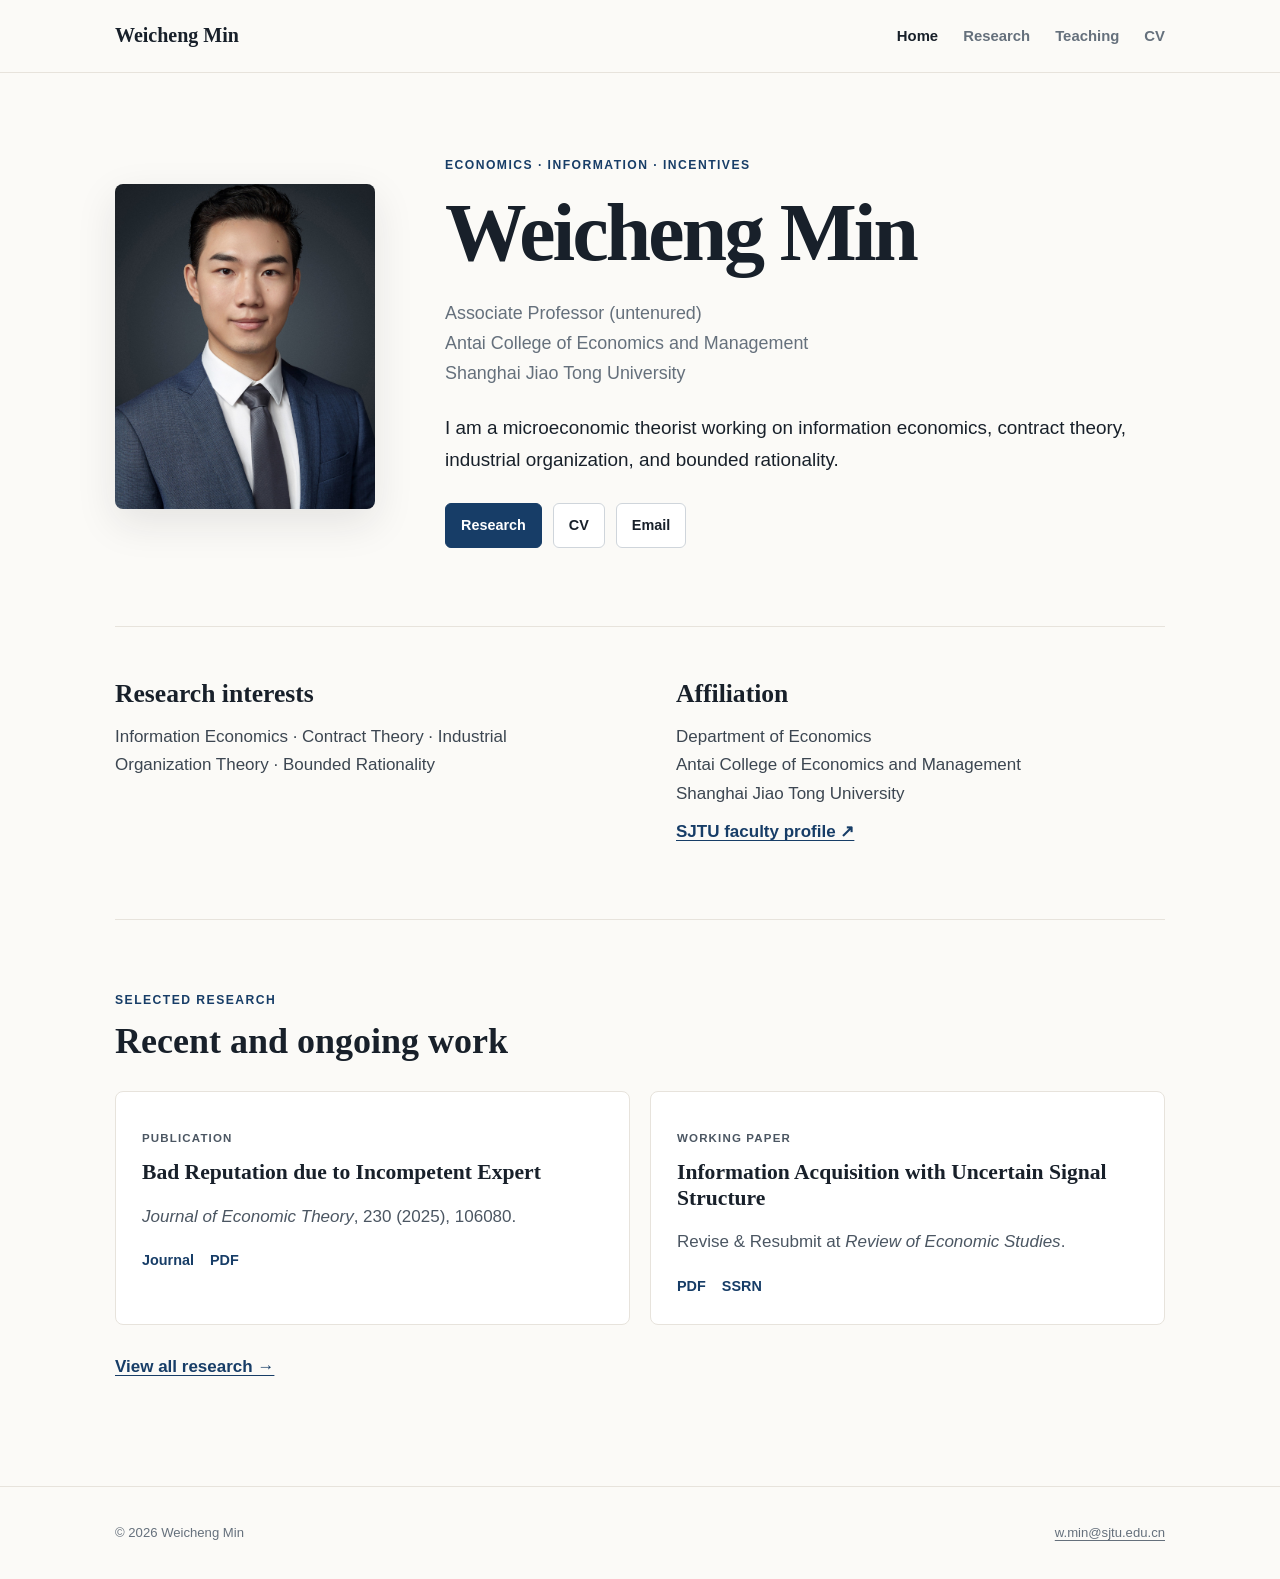
==== index.html @ a460697e "Add files via upload" ====
<!doctype html>
<html lang="en">
<head>
  <meta charset="utf-8">
  <meta name="viewport" content="width=device-width, initial-scale=1">
  <meta name="description" content="Weicheng Min — Associate Professor of Economics at Shanghai Jiao Tong University. Research in information economics, contract theory, industrial organization, and bounded rationality.">
  <title>Weicheng Min | Economics</title>
  <link rel="stylesheet" href="assets/style.css">
  <link rel="icon" href="assets/favicon.svg" type="image/svg+xml">
</head>
<body>
  <header class="site-header">
    <div class="container nav-wrap">
      <a class="brand" href="index.html">Weicheng Min</a>
      <nav aria-label="Main navigation">
        <a class="active" href="index.html">Home</a>
        <a href="research.html">Research</a>
        <a href="teaching.html">Teaching</a>
        <a href="https://drive.google.com/file/d/1ZB-CSXmlgtCVvALa-h5NeRtTX4dW_uED/view?usp=drive_link" target="_blank" rel="noopener">CV</a>
      </nav>
    </div>
  </header>

  <main>
    <section class="hero container">
      <div class="portrait-wrap">
        <img class="portrait" src="assets/headshot.jpg" alt="Weicheng Min">
      </div>

      <div class="hero-copy">
        <p class="eyebrow">Economics · Information · Incentives</p>
        <h1>Weicheng Min</h1>
        <p class="position">Associate Professor (untenured)<br>
          <a href="https://www.acem.sjtu.edu.cn/en/" target="_blank" rel="noopener">Antai College of Economics and Management</a><br>
          <a href="https://en.sjtu.edu.cn/" target="_blank" rel="noopener">Shanghai Jiao Tong University</a>
        </p>

        <p class="intro">I am a microeconomic theorist working on information economics, contract theory, industrial organization, and bounded rationality.</p>

        <div class="link-row" aria-label="Profile links">
          <a class="button primary" href="research.html">Research</a>
          <a class="button" href="https://drive.google.com/file/d/1ZB-CSXmlgtCVvALa-h5NeRtTX4dW_uED/view?usp=drive_link" target="_blank" rel="noopener">CV</a>
          <a class="button" href="mailto:w.min@sjtu.edu.cn">Email</a>
        </div>
      </div>
    </section>

    <section class="container section-grid">
      <div>
        <h2>Research interests</h2>
        <p>Information Economics · Contract Theory · Industrial Organization Theory · Bounded Rationality</p>
      </div>
      <div>
        <h2>Affiliation</h2>
        <p>Department of Economics<br>Antai College of Economics and Management<br>Shanghai Jiao Tong University</p>
        <p><a class="text-link" href="https://www.acem.sjtu.edu.cn/en/faculty/minweicheng.html" target="_blank" rel="noopener">SJTU faculty profile ↗</a></p>
      </div>
    </section>

    <section class="container highlight">
      <p class="section-kicker">Selected research</p>
      <h2>Recent and ongoing work</h2>
      <div class="paper-preview-grid">
        <article class="paper-card">
          <p class="paper-type">Publication</p>
          <h3>Bad Reputation due to Incompetent Expert</h3>
          <p><em>Journal of Economic Theory</em>, 230 (2025), 106080.</p>
          <div class="paper-links">
            <a href="https://doi.org/10.1016/j.jet.2025.106080" target="_blank" rel="noopener">Journal</a>
            <a href="https://drive.google.com/file/d/153EsucFvzqsFFEmzpW8xhtP8QdRhbX3r/view?usp=drive_link" target="_blank" rel="noopener">PDF</a>
          </div>
        </article>

        <article class="paper-card">
          <p class="paper-type">Working paper</p>
          <h3>Information Acquisition with Uncertain Signal Structure</h3>
          <p>Revise &amp; Resubmit at <em>Review of Economic Studies</em>.</p>
          <div class="paper-links">
            <a href="https://drive.google.com/file/d/1tUmDlHejrzST-LgcIZLnebUDDifXFXP2/view?usp=drive_link" target="_blank" rel="noopener">PDF</a>
            <a href="https://ssrn.com/abstract=5118651" target="_blank" rel="noopener">SSRN</a>
          </div>
        </article>
      </div>
      <p class="more-link"><a href="research.html">View all research →</a></p>
    </section>
  </main>

  <footer>
    <div class="container footer-inner">
      <span>© <span id="year"></span> Weicheng Min</span>
      <span><a href="mailto:w.min@sjtu.edu.cn">w.min@sjtu.edu.cn</a></span>
    </div>
  </footer>
  <script>document.getElementById('year').textContent = new Date().getFullYear();</script>
</body>
</html>
---- assets/style.css ----
:root {
  --ink: #18202a;
  --muted: #65707c;
  --paper: #fbfaf7;
  --surface: #ffffff;
  --line: #e7e3dc;
  --accent: #173d67;
  --accent-soft: #eaf0f6;
  --max: 1050px;
}

* { box-sizing: border-box; }
html { scroll-behavior: smooth; }
body {
  margin: 0;
  color: var(--ink);
  background: var(--paper);
  font-family: Inter, ui-sans-serif, -apple-system, BlinkMacSystemFont, "Segoe UI", sans-serif;
  font-size: 17px;
  line-height: 1.68;
  -webkit-font-smoothing: antialiased;
}

a { color: var(--accent); text-decoration-thickness: 1px; text-underline-offset: 3px; }
a:hover { opacity: .76; }
.container { width: min(var(--max), calc(100% - 40px)); margin: 0 auto; }

.site-header {
  position: sticky;
  top: 0;
  z-index: 10;
  background: color-mix(in srgb, var(--paper) 92%, transparent);
  backdrop-filter: blur(10px);
  border-bottom: 1px solid var(--line);
}
.nav-wrap { min-height: 72px; display: flex; align-items: center; justify-content: space-between; gap: 28px; }
.brand { color: var(--ink); font-family: Georgia, "Times New Roman", serif; font-size: 1.25rem; font-weight: 700; text-decoration: none; }
nav { display: flex; gap: 25px; align-items: center; }
nav a { color: var(--muted); font-size: .93rem; font-weight: 600; text-decoration: none; }
nav a.active, nav a:hover { color: var(--ink); }

.hero {
  display: grid;
  grid-template-columns: 260px 1fr;
  gap: 70px;
  align-items: center;
  padding-top: 82px;
  padding-bottom: 78px;
}
.portrait-wrap { text-align: center; }
.portrait { width: 100%; aspect-ratio: 4 / 5; object-fit: cover; border-radius: 8px; box-shadow: 0 14px 40px rgba(28, 34, 41, .10); }
.portrait-note { margin: 8px 0 0; color: var(--muted); font-size: .72rem; }
.eyebrow, .section-kicker { margin: 0 0 10px; color: var(--accent); font-size: .76rem; font-weight: 800; letter-spacing: .12em; text-transform: uppercase; }
h1, h2, h3 { font-family: Georgia, "Times New Roman", serif; color: var(--ink); line-height: 1.18; }
.hero h1 { margin: 0 0 16px; font-size: clamp(3rem, 7vw, 5.1rem); letter-spacing: -.035em; }
.position { margin: 0 0 24px; color: var(--muted); font-size: 1.12rem; }
.position a { color: inherit; text-decoration: none; }
.intro { max-width: 690px; margin: 0 0 28px; font-size: 1.18rem; }
.link-row { display: flex; flex-wrap: wrap; gap: 11px; }
.button { display: inline-block; padding: 9px 15px; border: 1px solid #cfd5db; border-radius: 6px; color: var(--ink); background: var(--surface); font-size: .9rem; font-weight: 700; text-decoration: none; }
.button.primary { color: white; border-color: var(--accent); background: var(--accent); }

.section-grid { display: grid; grid-template-columns: 1fr 1fr; gap: 72px; padding: 52px 0 62px; border-top: 1px solid var(--line); }
.section-grid h2, .highlight h2, .research-section > h2, .course-card h2 { margin: 0 0 14px; font-size: 1.6rem; }
.section-grid p { margin: 0 0 10px; color: #3c4651; }
.text-link { font-weight: 650; }

.highlight { padding: 70px 0 88px; border-top: 1px solid var(--line); }
.highlight > h2 { margin-bottom: 28px; font-size: 2.25rem; }
.paper-preview-grid { display: grid; grid-template-columns: 1fr 1fr; gap: 20px; }
.paper-card, .course-card { background: var(--surface); border: 1px solid var(--line); border-radius: 8px; padding: 26px; }
.paper-card h3 { margin: 4px 0 12px; font-size: 1.35rem; }
.paper-card p { color: #4b5662; }
.paper-type, .course-level { color: var(--accent); font-size: .72rem; font-weight: 800; letter-spacing: .1em; text-transform: uppercase; }
.paper-links { display: flex; flex-wrap: wrap; gap: 16px; margin-top: 13px; }
.paper-links a { font-size: .9rem; font-weight: 750; text-decoration: none; }
.more-link { margin-top: 28px; font-weight: 750; }

.page { padding-top: 74px; padding-bottom: 90px; }
.page-heading { max-width: 760px; margin-bottom: 64px; }
.page-heading h1 { margin: 0 0 18px; font-size: clamp(2.5rem, 6vw, 4.2rem); letter-spacing: -.03em; }
.page-heading p:not(.eyebrow) { color: var(--muted); font-size: 1.13rem; }
.research-section { display: grid; grid-template-columns: 190px 1fr; column-gap: 55px; padding: 45px 0; border-top: 1px solid var(--line); }
.research-section > h2 { grid-column: 1; margin-top: 6px; }
.paper { grid-column: 2; padding: 0 0 32px; margin: 0 0 32px; border-bottom: 1px solid var(--line); }
.paper:last-child { margin-bottom: 0; padding-bottom: 0; border-bottom: none; }
.paper h3 { margin: 4px 0 8px; font-size: 1.45rem; }
.paper p { margin: 0 0 8px; color: #434e59; }
.paper-meta { color: var(--muted); font-size: .82rem; font-weight: 700; letter-spacing: .02em; }

.teaching-grid { display: grid; grid-template-columns: repeat(3, 1fr); gap: 18px; }
.course-card { min-height: 170px; }
.course-card h2 { margin-top: 14px; }
.small-note { margin-top: 28px; color: var(--muted); font-size: .9rem; }

footer { border-top: 1px solid var(--line); color: var(--muted); font-size: .82rem; }
.footer-inner { min-height: 92px; display: flex; align-items: center; justify-content: space-between; gap: 20px; }
.footer-inner a { color: inherit; }

@media (max-width: 760px) {
  .container { width: min(var(--max), calc(100% - 28px)); }
  .nav-wrap { min-height: 64px; align-items: flex-start; padding-top: 18px; padding-bottom: 15px; flex-direction: column; gap: 10px; }
  nav { gap: 17px; flex-wrap: wrap; }
  .hero { grid-template-columns: 1fr; gap: 34px; padding-top: 52px; }
  .portrait-wrap { width: min(220px, 70vw); text-align: left; }
  .hero h1 { font-size: 3.3rem; }
  .section-grid, .paper-preview-grid, .teaching-grid { grid-template-columns: 1fr; gap: 28px; }
  .research-section { grid-template-columns: 1fr; }
  .research-section > h2, .paper { grid-column: 1; }
  .research-section > h2 { margin-bottom: 28px; }
  .footer-inner { align-items: flex-start; justify-content: center; flex-direction: column; gap: 4px; padding: 24px 0; }
}
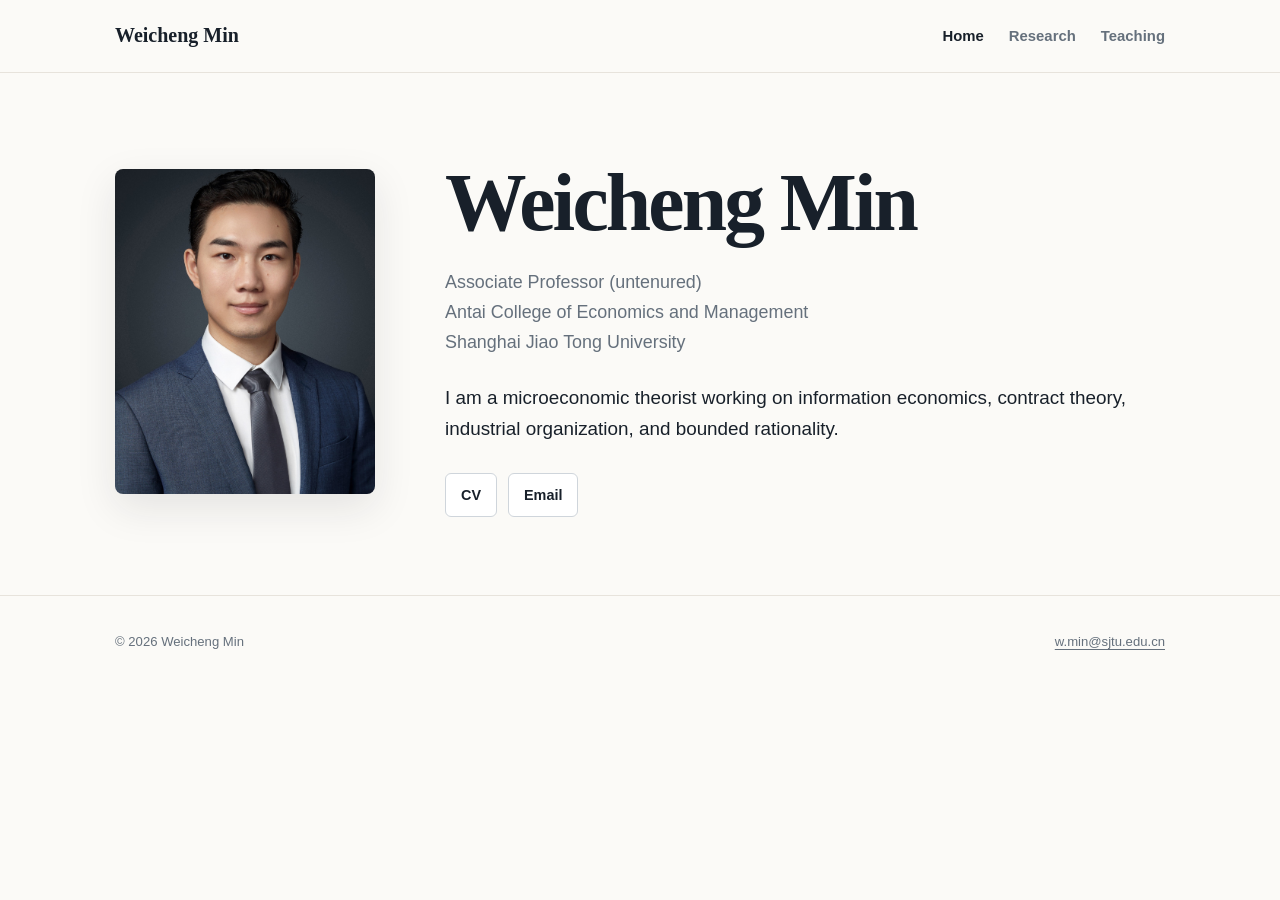
==== commit d959da3a: "Add files via upload" ====
--- a/index.html
+++ b/index.html
@@ -16,7 +16,6 @@
         <a class="active" href="index.html">Home</a>
         <a href="research.html">Research</a>
         <a href="teaching.html">Teaching</a>
-        <a href="https://drive.google.com/file/d/1ZB-CSXmlgtCVvALa-h5NeRtTX4dW_uED/view?usp=drive_link" target="_blank" rel="noopener">CV</a>
       </nav>
     </div>
   </header>
@@ -28,7 +27,6 @@
       </div>
 
       <div class="hero-copy">
-        <p class="eyebrow">Economics · Information · Incentives</p>
         <h1>Weicheng Min</h1>
         <p class="position">Associate Professor (untenured)<br>
           <a href="https://www.acem.sjtu.edu.cn/en/" target="_blank" rel="noopener">Antai College of Economics and Management</a><br>
@@ -38,51 +36,12 @@
         <p class="intro">I am a microeconomic theorist working on information economics, contract theory, industrial organization, and bounded rationality.</p>
 
         <div class="link-row" aria-label="Profile links">
-          <a class="button primary" href="research.html">Research</a>
           <a class="button" href="https://drive.google.com/file/d/1ZB-CSXmlgtCVvALa-h5NeRtTX4dW_uED/view?usp=drive_link" target="_blank" rel="noopener">CV</a>
           <a class="button" href="mailto:w.min@sjtu.edu.cn">Email</a>
         </div>
       </div>
     </section>
 
-    <section class="container section-grid">
-      <div>
-        <h2>Research interests</h2>
-        <p>Information Economics · Contract Theory · Industrial Organization Theory · Bounded Rationality</p>
-      </div>
-      <div>
-        <h2>Affiliation</h2>
-        <p>Department of Economics<br>Antai College of Economics and Management<br>Shanghai Jiao Tong University</p>
-        <p><a class="text-link" href="https://www.acem.sjtu.edu.cn/en/faculty/minweicheng.html" target="_blank" rel="noopener">SJTU faculty profile ↗</a></p>
-      </div>
-    </section>
-
-    <section class="container highlight">
-      <p class="section-kicker">Selected research</p>
-      <h2>Recent and ongoing work</h2>
-      <div class="paper-preview-grid">
-        <article class="paper-card">
-          <p class="paper-type">Publication</p>
-          <h3>Bad Reputation due to Incompetent Expert</h3>
-          <p><em>Journal of Economic Theory</em>, 230 (2025), 106080.</p>
-          <div class="paper-links">
-            <a href="https://doi.org/10.1016/j.jet.2025.106080" target="_blank" rel="noopener">Journal</a>
-            <a href="https://drive.google.com/file/d/153EsucFvzqsFFEmzpW8xhtP8QdRhbX3r/view?usp=drive_link" target="_blank" rel="noopener">PDF</a>
-          </div>
-        </article>
-
-        <article class="paper-card">
-          <p class="paper-type">Working paper</p>
-          <h3>Information Acquisition with Uncertain Signal Structure</h3>
-          <p>Revise &amp; Resubmit at <em>Review of Economic Studies</em>.</p>
-          <div class="paper-links">
-            <a href="https://drive.google.com/file/d/1tUmDlHejrzST-LgcIZLnebUDDifXFXP2/view?usp=drive_link" target="_blank" rel="noopener">PDF</a>
-            <a href="https://ssrn.com/abstract=5118651" target="_blank" rel="noopener">SSRN</a>
-          </div>
-        </article>
-      </div>
-      <p class="more-link"><a href="research.html">View all research →</a></p>
-    </section>
   </main>
 
   <footer>
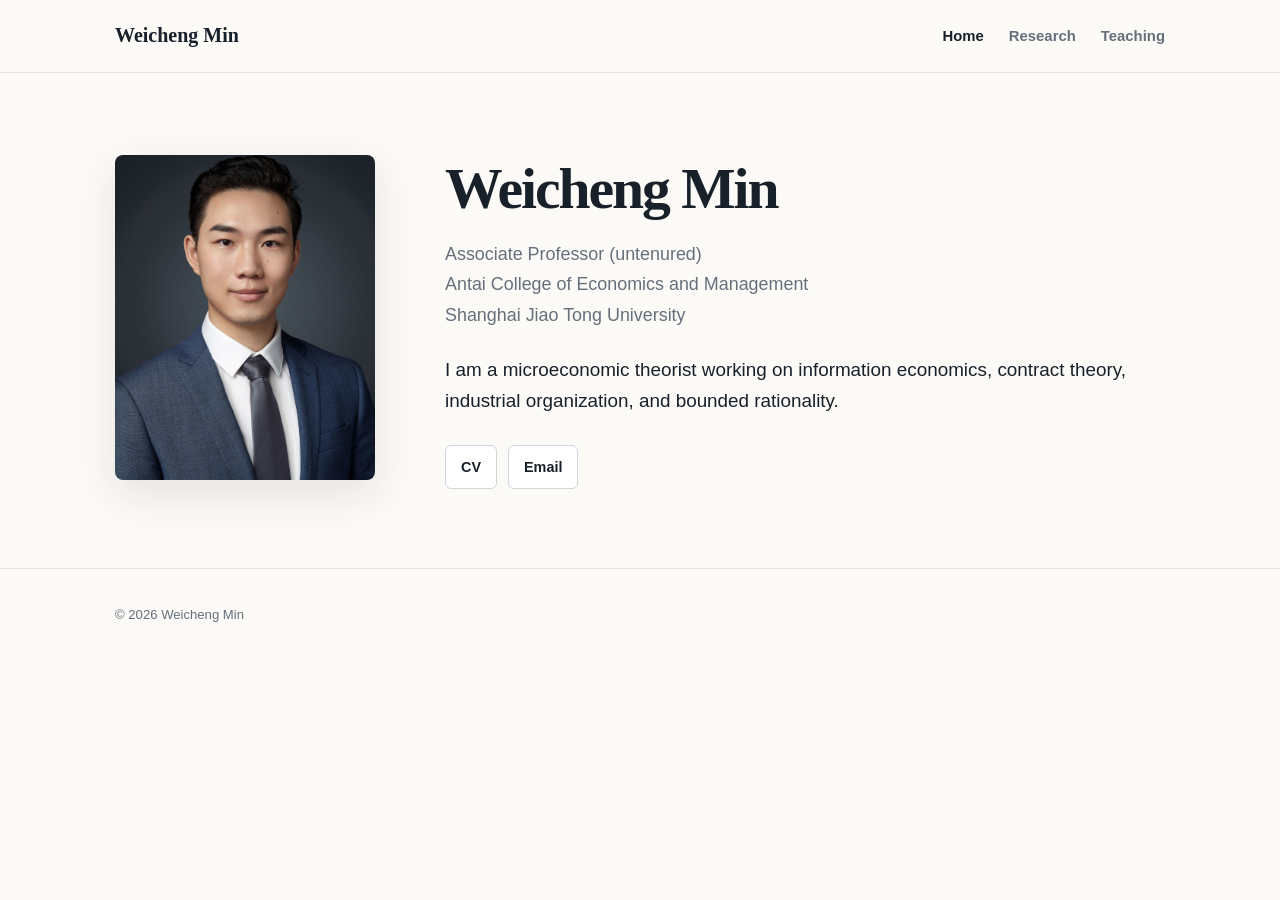
==== commit fa3c3a8e: "Add files via upload" ====
--- a/index.html
+++ b/index.html
@@ -47,7 +47,6 @@
   <footer>
     <div class="container footer-inner">
       <span>© <span id="year"></span> Weicheng Min</span>
-      <span><a href="mailto:w.min@sjtu.edu.cn">w.min@sjtu.edu.cn</a></span>
     </div>
   </footer>
   <script>document.getElementById('year').textContent = new Date().getFullYear();</script>
--- a/assets/style.css
+++ b/assets/style.css
@@ -33,6 +33,10 @@
   backdrop-filter: blur(10px);
   border-bottom: 1px solid var(--line);
 }
+
+.research-header { border-bottom: none; }
+.paper-title-link { color: inherit; text-decoration: none; }
+.paper-title-link:hover { color: var(--accent); opacity: 1; }
 .nav-wrap { min-height: 72px; display: flex; align-items: center; justify-content: space-between; gap: 28px; }
 .brand { color: var(--ink); font-family: Georgia, "Times New Roman", serif; font-size: 1.25rem; font-weight: 700; text-decoration: none; }
 nav { display: flex; gap: 25px; align-items: center; }
@@ -52,7 +56,7 @@
 .portrait-note { margin: 8px 0 0; color: var(--muted); font-size: .72rem; }
 .eyebrow, .section-kicker { margin: 0 0 10px; color: var(--accent); font-size: .76rem; font-weight: 800; letter-spacing: .12em; text-transform: uppercase; }
 h1, h2, h3 { font-family: Georgia, "Times New Roman", serif; color: var(--ink); line-height: 1.18; }
-.hero h1 { margin: 0 0 16px; font-size: clamp(3rem, 7vw, 5.1rem); letter-spacing: -.035em; }
+.hero h1 { margin: 0 0 16px; font-size: clamp(2.35rem, 4.5vw, 3.65rem); letter-spacing: -.035em; }
 .position { margin: 0 0 24px; color: var(--muted); font-size: 1.12rem; }
 .position a { color: inherit; text-decoration: none; }
 .intro { max-width: 690px; margin: 0 0 28px; font-size: 1.18rem; }
@@ -81,6 +85,7 @@
 .page-heading h1 { margin: 0 0 18px; font-size: clamp(2.5rem, 6vw, 4.2rem); letter-spacing: -.03em; }
 .page-heading p:not(.eyebrow) { color: var(--muted); font-size: 1.13rem; }
 .research-section { display: grid; grid-template-columns: 190px 1fr; column-gap: 55px; padding: 45px 0; border-top: 1px solid var(--line); }
+.research-section:first-child { border-top: none; padding-top: 0; }
 .research-section > h2 { grid-column: 1; margin-top: 6px; }
 .paper { grid-column: 2; padding: 0 0 32px; margin: 0 0 32px; border-bottom: 1px solid var(--line); }
 .paper:last-child { margin-bottom: 0; padding-bottom: 0; border-bottom: none; }
@@ -103,7 +108,7 @@
   nav { gap: 17px; flex-wrap: wrap; }
   .hero { grid-template-columns: 1fr; gap: 34px; padding-top: 52px; }
   .portrait-wrap { width: min(220px, 70vw); text-align: left; }
-  .hero h1 { font-size: 3.3rem; }
+  .hero h1 { font-size: 2.75rem; }
   .section-grid, .paper-preview-grid, .teaching-grid { grid-template-columns: 1fr; gap: 28px; }
   .research-section { grid-template-columns: 1fr; }
   .research-section > h2, .paper { grid-column: 1; }
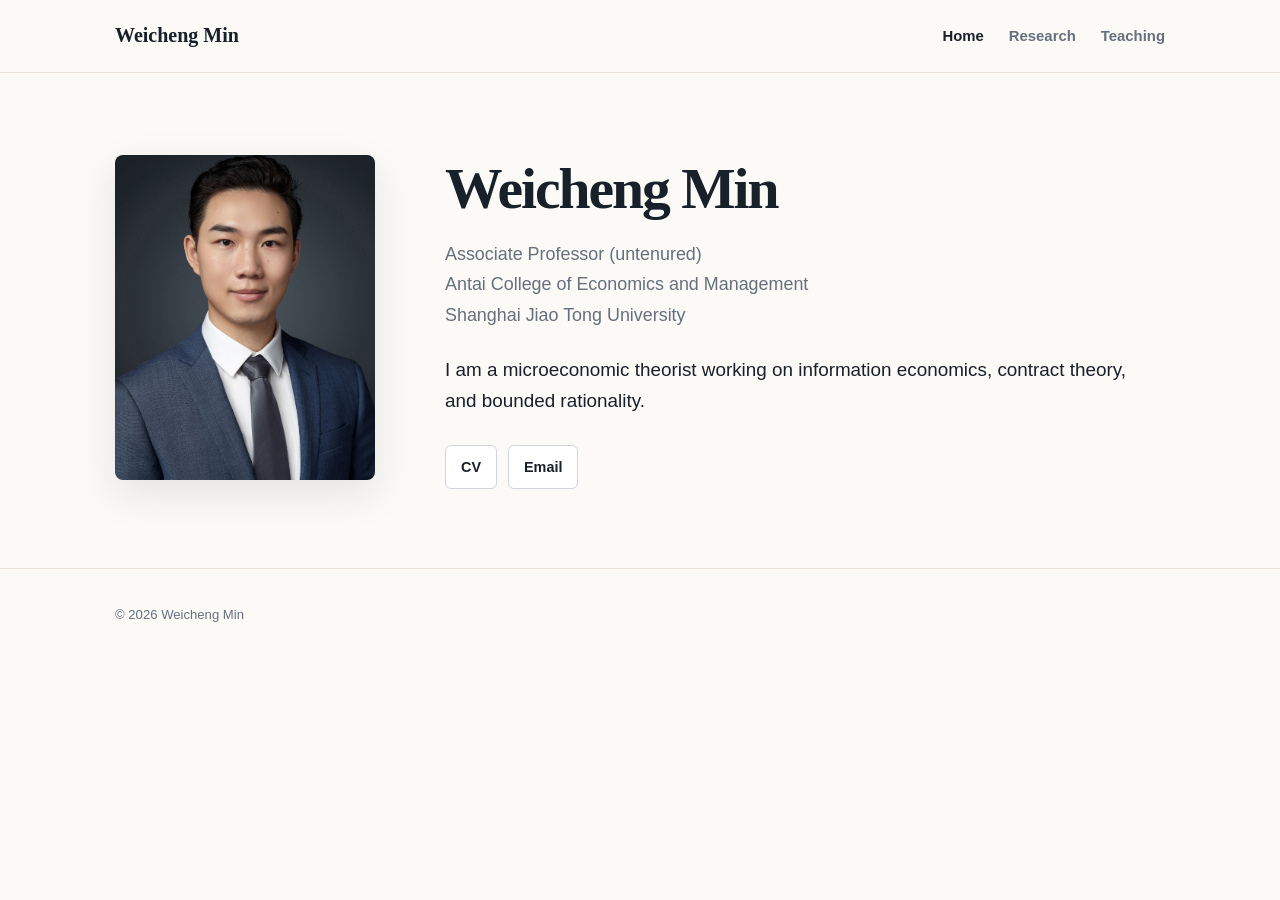
==== commit 530859f5: "Update index.html" ====
--- a/index.html
+++ b/index.html
@@ -33,7 +33,7 @@
           <a href="https://en.sjtu.edu.cn/" target="_blank" rel="noopener">Shanghai Jiao Tong University</a>
         </p>
 
-        <p class="intro">I am a microeconomic theorist working on information economics, contract theory, industrial organization, and bounded rationality.</p>
+        <p class="intro">I am a microeconomic theorist working on information economics, contract theory, and bounded rationality.</p>
 
         <div class="link-row" aria-label="Profile links">
           <a class="button" href="https://drive.google.com/file/d/1ZB-CSXmlgtCVvALa-h5NeRtTX4dW_uED/view?usp=drive_link" target="_blank" rel="noopener">CV</a>
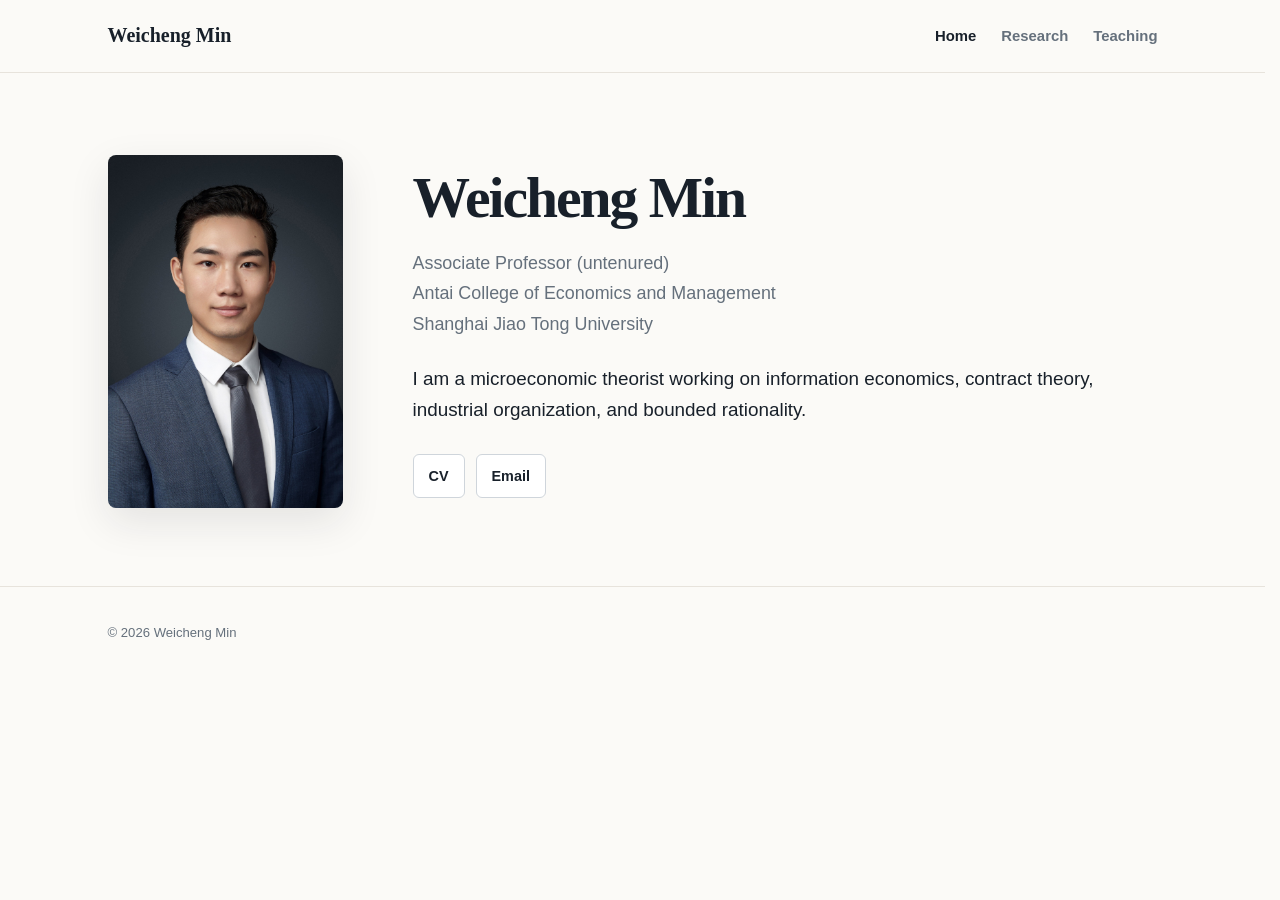
==== commit 9b00b5c8: "Add files via upload" ====
--- a/index.html
+++ b/index.html
@@ -1,6 +1,14 @@
 <!doctype html>
 <html lang="en">
 <head>
+  <!-- Google tag (gtag.js) -->
+  <script async src="https://www.googletagmanager.com/gtag/js?id=G-TGE3MFX98X"></script>
+  <script>
+    window.dataLayer = window.dataLayer || [];
+    function gtag(){dataLayer.push(arguments);}
+    gtag('js', new Date());
+    gtag('config', 'G-TGE3MFX98X');
+  </script>
   <meta charset="utf-8">
   <meta name="viewport" content="width=device-width, initial-scale=1">
   <meta name="description" content="Weicheng Min — Associate Professor of Economics at Shanghai Jiao Tong University. Research in information economics, contract theory, industrial organization, and bounded rationality.">
@@ -33,7 +41,7 @@
           <a href="https://en.sjtu.edu.cn/" target="_blank" rel="noopener">Shanghai Jiao Tong University</a>
         </p>
 
-        <p class="intro">I am a microeconomic theorist working on information economics, contract theory, and bounded rationality.</p>
+        <p class="intro">I am a microeconomic theorist working on information economics, contract theory, industrial organization, and bounded rationality.</p>
 
         <div class="link-row" aria-label="Profile links">
           <a class="button" href="https://drive.google.com/file/d/1ZB-CSXmlgtCVvALa-h5NeRtTX4dW_uED/view?usp=drive_link" target="_blank" rel="noopener">CV</a>
--- a/assets/style.css
+++ b/assets/style.css
@@ -10,7 +10,10 @@
 }
 
 * { box-sizing: border-box; }
-html { scroll-behavior: smooth; }
+html {
+  scroll-behavior: smooth;
+  scrollbar-gutter: stable;
+}
 body {
   margin: 0;
   color: var(--ink);
@@ -34,7 +37,6 @@
   border-bottom: 1px solid var(--line);
 }
 
-.research-header { border-bottom: none; }
 .paper-title-link { color: inherit; text-decoration: none; }
 .paper-title-link:hover { color: var(--accent); opacity: 1; }
 .nav-wrap { min-height: 72px; display: flex; align-items: center; justify-content: space-between; gap: 28px; }
@@ -45,14 +47,20 @@
 
 .hero {
   display: grid;
-  grid-template-columns: 260px 1fr;
+  grid-template-columns: 235px 1fr;
   gap: 70px;
   align-items: center;
   padding-top: 82px;
   padding-bottom: 78px;
 }
 .portrait-wrap { text-align: center; }
-.portrait { width: 100%; aspect-ratio: 4 / 5; object-fit: cover; border-radius: 8px; box-shadow: 0 14px 40px rgba(28, 34, 41, .10); }
+.portrait {
+  display: block;
+  width: 100%;
+  height: auto;
+  border-radius: 8px;
+  box-shadow: 0 14px 40px rgba(28, 34, 41, .10);
+}
 .portrait-note { margin: 8px 0 0; color: var(--muted); font-size: .72rem; }
 .eyebrow, .section-kicker { margin: 0 0 10px; color: var(--accent); font-size: .76rem; font-weight: 800; letter-spacing: .12em; text-transform: uppercase; }
 h1, h2, h3 { font-family: Georgia, "Times New Roman", serif; color: var(--ink); line-height: 1.18; }
@@ -65,7 +73,7 @@
 .button.primary { color: white; border-color: var(--accent); background: var(--accent); }
 
 .section-grid { display: grid; grid-template-columns: 1fr 1fr; gap: 72px; padding: 52px 0 62px; border-top: 1px solid var(--line); }
-.section-grid h2, .highlight h2, .research-section > h2, .course-card h2 { margin: 0 0 14px; font-size: 1.6rem; }
+.section-grid h2, .highlight h2, .course-card h2 { margin: 0 0 14px; font-size: 1.6rem; }
 .section-grid p { margin: 0 0 10px; color: #3c4651; }
 .text-link { font-weight: 650; }
 
@@ -75,7 +83,7 @@
 .paper-card, .course-card { background: var(--surface); border: 1px solid var(--line); border-radius: 8px; padding: 26px; }
 .paper-card h3 { margin: 4px 0 12px; font-size: 1.35rem; }
 .paper-card p { color: #4b5662; }
-.paper-type, .course-level { color: var(--accent); font-size: .72rem; font-weight: 800; letter-spacing: .1em; text-transform: uppercase; }
+.paper-type { color: var(--accent); font-size: .72rem; font-weight: 800; letter-spacing: .1em; text-transform: uppercase; }
 .paper-links { display: flex; flex-wrap: wrap; gap: 16px; margin-top: 13px; }
 .paper-links a { font-size: .9rem; font-weight: 750; text-decoration: none; }
 .more-link { margin-top: 28px; font-weight: 750; }
@@ -84,23 +92,110 @@
 .page-heading { max-width: 760px; margin-bottom: 64px; }
 .page-heading h1 { margin: 0 0 18px; font-size: clamp(2.5rem, 6vw, 4.2rem); letter-spacing: -.03em; }
 .page-heading p:not(.eyebrow) { color: var(--muted); font-size: 1.13rem; }
-.research-section { display: grid; grid-template-columns: 190px 1fr; column-gap: 55px; padding: 45px 0; border-top: 1px solid var(--line); }
-.research-section:first-child { border-top: none; padding-top: 0; }
-.research-section > h2 { grid-column: 1; margin-top: 6px; }
-.paper { grid-column: 2; padding: 0 0 32px; margin: 0 0 32px; border-bottom: 1px solid var(--line); }
-.paper:last-child { margin-bottom: 0; padding-bottom: 0; border-bottom: none; }
-.paper h3 { margin: 4px 0 8px; font-size: 1.45rem; }
-.paper p { margin: 0 0 8px; color: #434e59; }
+
+/* Research page: two-column layout with section labels on the left. */
+.research-page {
+  padding-top: 66px;
+  width: min(1220px, calc(100% - 40px));
+}
+.research-section {
+  display: grid;
+  grid-template-columns: 225px minmax(0, 1fr);
+  column-gap: 44px;
+  padding: 48px 0;
+  border-top: 1px solid var(--line);
+}
+.research-section:first-child {
+  padding-top: 0;
+  border-top: none;
+}
+.research-section > h2 {
+  grid-column: 1;
+  margin: 3px 0 0;
+  font-size: 1.48rem;
+  white-space: nowrap;
+}
+.paper-list {
+  grid-column: 2;
+  min-width: 0;
+}
+.paper {
+  padding: 0 0 30px;
+  margin: 0 0 30px;
+  border-bottom: 1px solid var(--line);
+}
+.paper:last-child {
+  margin-bottom: 0;
+  padding-bottom: 0;
+  border-bottom: none;
+}
+.paper h3 {
+  margin: 0 0 10px;
+  font-size: clamp(1.18rem, 1.45vw, 1.34rem);
+  white-space: nowrap;
+}
+.paper p { margin: 0 0 10px; color: #434e59; }
+.paper p:last-child { margin-bottom: 0; }
 .paper-meta { color: var(--muted); font-size: .82rem; font-weight: 700; letter-spacing: .02em; }
 
-.teaching-grid { display: grid; grid-template-columns: repeat(3, 1fr); gap: 18px; }
-.course-card { min-height: 170px; }
-.course-card h2 { margin-top: 14px; }
+/* Teaching page. */
+.teaching-heading { margin-bottom: 46px; }
+.teaching-grid {
+  display: grid;
+  grid-template-columns: repeat(3, 1fr);
+  gap: 20px;
+}
+.course-card {
+  min-height: 190px;
+  padding: 30px 32px;
+  background: var(--surface);
+  border: 1px solid var(--line);
+  border-radius: 8px;
+}
+.course-card h2 {
+  margin: 0 0 12px;
+  min-height: 2.5em;
+  font-size: 1.55rem;
+  line-height: 1.25;
+  letter-spacing: -.01em;
+}
+.course-meta {
+  margin: 0;
+  color: var(--muted);
+  font-size: 1rem;
+  font-weight: 500;
+  line-height: 1.45;
+}
+.course-meta span {
+  padding: 0 5px;
+  color: #a2a8ae;
+}
+.course-award {
+  display: inline-block;
+  width: max-content;
+  max-width: none;
+  margin: 24px 0 0;
+  padding: 7px 10px;
+  background: var(--accent-soft);
+  color: var(--accent);
+  border-radius: 5px;
+  font-size: .80rem;
+  font-weight: 650;
+  line-height: 1.4;
+  white-space: nowrap;
+}
 .small-note { margin-top: 28px; color: var(--muted); font-size: .9rem; }
 
 footer { border-top: 1px solid var(--line); color: var(--muted); font-size: .82rem; }
 .footer-inner { min-height: 92px; display: flex; align-items: center; justify-content: space-between; gap: 20px; }
 .footer-inner a { color: inherit; }
+
+@media (max-width: 900px) {
+  .teaching-grid { grid-template-columns: 1fr; }
+  .course-card { min-height: 0; }
+  .course-card h2 { min-height: 0; }
+  .course-award { width: auto; max-width: 100%; white-space: normal; }
+}
 
 @media (max-width: 760px) {
   .container { width: min(var(--max), calc(100% - 28px)); }
@@ -109,9 +204,27 @@
   .hero { grid-template-columns: 1fr; gap: 34px; padding-top: 52px; }
   .portrait-wrap { width: min(220px, 70vw); text-align: left; }
   .hero h1 { font-size: 2.75rem; }
-  .section-grid, .paper-preview-grid, .teaching-grid { grid-template-columns: 1fr; gap: 28px; }
-  .research-section { grid-template-columns: 1fr; }
-  .research-section > h2, .paper { grid-column: 1; }
-  .research-section > h2 { margin-bottom: 28px; }
+  .section-grid, .paper-preview-grid { grid-template-columns: 1fr; gap: 28px; }
+  .research-page {
+    padding-top: 52px;
+    width: min(var(--max), calc(100% - 28px));
+  }
+  .research-section {
+    grid-template-columns: 1fr;
+    row-gap: 24px;
+    padding: 42px 0;
+  }
+  .research-section:first-child { padding-top: 0; }
+  .research-section > h2 {
+    grid-column: 1;
+    margin: 0;
+    font-size: 1.45rem;
+    white-space: normal;
+  }
+  .paper-list { grid-column: 1; }
+  .paper h3 {
+    font-size: 1.28rem;
+    white-space: normal;
+  }
   .footer-inner { align-items: flex-start; justify-content: center; flex-direction: column; gap: 4px; padding: 24px 0; }
 }
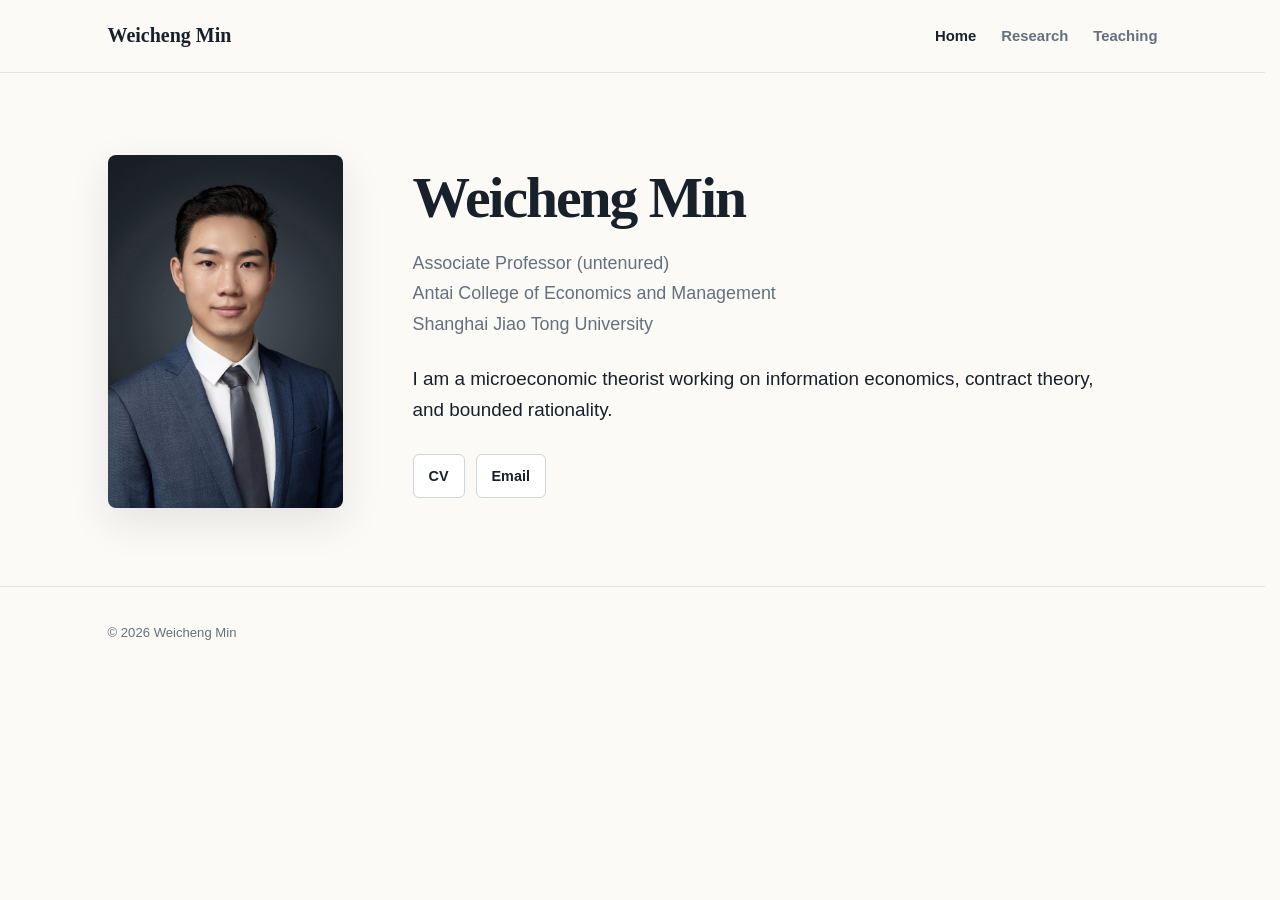
==== commit 4eaa4adc: "Update index.html" ====
--- a/index.html
+++ b/index.html
@@ -11,7 +11,7 @@
   </script>
   <meta charset="utf-8">
   <meta name="viewport" content="width=device-width, initial-scale=1">
-  <meta name="description" content="Weicheng Min — Associate Professor of Economics at Shanghai Jiao Tong University. Research in information economics, contract theory, industrial organization, and bounded rationality.">
+  <meta name="description" content="Weicheng Min — Associate Professor of Economics at Shanghai Jiao Tong University. Research in information economics, contract theory, and bounded rationality.">
   <title>Weicheng Min | Economics</title>
   <link rel="stylesheet" href="assets/style.css">
   <link rel="icon" href="assets/favicon.svg" type="image/svg+xml">
@@ -41,7 +41,7 @@
           <a href="https://en.sjtu.edu.cn/" target="_blank" rel="noopener">Shanghai Jiao Tong University</a>
         </p>
 
-        <p class="intro">I am a microeconomic theorist working on information economics, contract theory, industrial organization, and bounded rationality.</p>
+        <p class="intro">I am a microeconomic theorist working on information economics, contract theory, and bounded rationality.</p>
 
         <div class="link-row" aria-label="Profile links">
           <a class="button" href="https://drive.google.com/file/d/1ZB-CSXmlgtCVvALa-h5NeRtTX4dW_uED/view?usp=drive_link" target="_blank" rel="noopener">CV</a>
